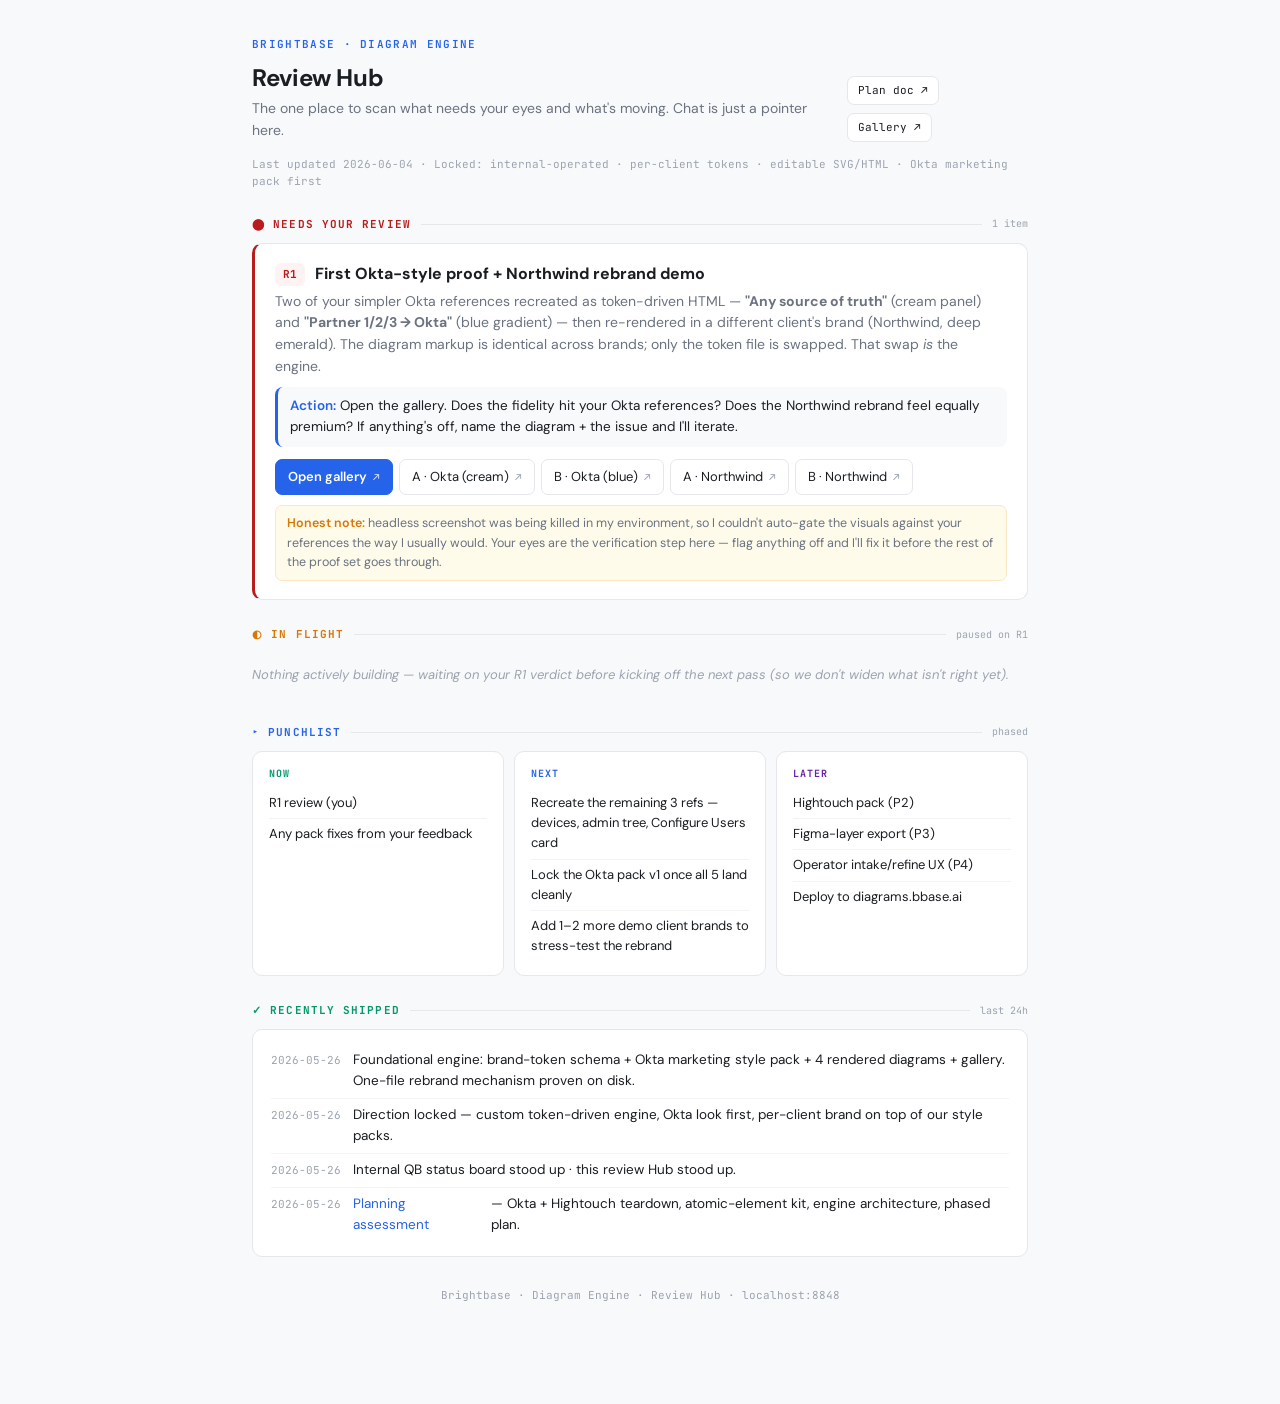
==== index.html @ 8a296001 "Initial deploy: Diagram Engine — token-driven HTML/SVG engine, Okta marketing pack v1, Northwind reb" ====
<!DOCTYPE html>
<html lang="en">
<head>
<meta charset="UTF-8">
<meta name="viewport" content="width=device-width, initial-scale=1.0">
<title>Diagram Engine · Review Hub</title>
<link rel="preconnect" href="https://fonts.googleapis.com">
<link rel="preconnect" href="https://fonts.gstatic.com" crossorigin>
<link href="https://fonts.googleapis.com/css2?family=DM+Sans:opsz,wght@9..40,400;9..40,500;9..40,600;9..40,700&family=JetBrains+Mono:wght@400;500;600&display=swap" rel="stylesheet">
<style>
  :root{
    --bg:#FFFFFF; --bg2:#F8F9FA; --bg3:#F1F3F5;
    --ink:#1A1D21; --ink2:#6B7280; --ink3:#9CA3AF;
    --border:#E5E7EB; --accent:#2563EB;
    --green:#059669; --green-bg:#ECFDF5;
    --amber:#D97706; --amber-bg:#FFFBEB;
    --purple:#6B21A8; --purple-bg:#F5F3FF;
    --red:#B91C1C; --red-bg:#FEF2F2;
    --r:10px;
    --mono:"JetBrains Mono",ui-monospace,monospace;
  }
  *{box-sizing:border-box;margin:0;padding:0;}
  html{scroll-behavior:smooth;}
  body{font-family:"DM Sans",system-ui,sans-serif; color:var(--ink); background:var(--bg2); line-height:1.55; font-size:15px; -webkit-font-smoothing:antialiased;}
  .wrap{max-width:820px; margin:0 auto; padding:36px 22px 100px;}
  /* header */
  .hdrow{display:flex; align-items:flex-end; justify-content:space-between; gap:18px; margin-bottom:8px;}
  .eyebrow{font-family:var(--mono); font-size:11px; letter-spacing:.12em; text-transform:uppercase; color:var(--accent); font-weight:600;}
  h1{font-size:24px; font-weight:700; letter-spacing:-.015em; margin:6px 0 2px;}
  .sub{color:var(--ink2); font-size:14px;}
  .util{display:flex; gap:8px; flex-wrap:wrap;}
  .util a{text-decoration:none; font-family:var(--mono); font-size:11px; padding:5px 10px; border:1px solid var(--border); border-radius:7px; color:var(--ink); background:var(--bg); white-space:nowrap;}
  .util a:hover{border-color:var(--accent); color:var(--accent);}
  .meta{margin-top:14px; font-family:var(--mono); font-size:11px; color:var(--ink3);}
  /* section */
  .sec{margin-top:26px;}
  .sec-h{display:flex; align-items:center; gap:10px; margin-bottom:10px;}
  .sec-h .lbl{font-family:var(--mono); font-size:11px; letter-spacing:.1em; text-transform:uppercase; font-weight:700;}
  .sec-h.pin .lbl{color:var(--red);}
  .sec-h.fl .lbl{color:var(--amber);}
  .sec-h.pl .lbl{color:var(--accent);}
  .sec-h.sh .lbl{color:var(--green);}
  .sec-h .ln{flex:1; height:1px; background:var(--border);}
  .sec-h .ct{font-family:var(--mono); font-size:10px; color:var(--ink3);}
  /* item card */
  .item{background:var(--bg); border:1px solid var(--border); border-radius:var(--r); padding:18px 20px; margin-bottom:10px; position:relative;}
  .item.pinned{border-left:3px solid var(--red);}
  .item-top{display:flex; align-items:center; gap:10px; margin-bottom:4px;}
  .tagid{font-family:var(--mono); font-size:11px; font-weight:700; padding:3px 8px; border-radius:6px; background:var(--bg3); color:var(--ink);}
  .tagid.r{background:var(--red-bg); color:var(--red);}
  .it-title{font-weight:700; font-size:16px;}
  .it-what{color:var(--ink2); font-size:14px; margin:4px 0 10px;}
  .it-act{font-size:13.5px; padding:9px 12px; background:var(--bg2); border-radius:8px; border-left:3px solid var(--accent); margin:8px 0 12px;}
  .it-act b{font-weight:600; color:var(--accent);}
  .links{display:flex; flex-wrap:wrap; gap:6px;}
  .links a{text-decoration:none; font-size:13px; padding:7px 12px; border-radius:7px; border:1px solid var(--border); color:var(--ink); background:var(--bg); display:inline-flex; align-items:center; gap:6px;}
  .links a:hover{border-color:var(--accent); color:var(--accent);}
  .links a.primary{background:var(--accent); color:#fff; border-color:var(--accent); font-weight:600;}
  .links a.primary:hover{background:#1d4fbf; color:#fff;}
  .links a .ar{font-family:var(--mono); font-size:11px; color:var(--ink3);}
  .links a.primary .ar{color:rgba(255,255,255,.8);}
  .note-honest{margin-top:10px; font-size:12.5px; color:var(--ink2); background:var(--amber-bg); border:1px solid #FBE7C6; border-radius:7px; padding:8px 11px;}
  .note-honest b{color:var(--amber); font-weight:600;}
  /* empty in-flight */
  .empty{font-size:13px; color:var(--ink3); padding:12px 0; font-style:italic;}
  /* punchlist 3-col */
  .punch{display:grid; grid-template-columns:1fr 1fr 1fr; gap:10px;}
  .pcol{background:var(--bg); border:1px solid var(--border); border-radius:var(--r); padding:14px 16px;}
  .pcol .ph{font-family:var(--mono); font-size:10px; letter-spacing:.1em; text-transform:uppercase; font-weight:700; margin-bottom:7px;}
  .pcol.now .ph{color:var(--green);}
  .pcol.nxt .ph{color:var(--accent);}
  .pcol.ltr .ph{color:var(--purple);}
  .pcol ul{list-style:none; padding:0; margin:0;}
  .pcol li{font-size:13px; padding:5px 0; border-top:1px solid var(--bg3); color:var(--ink);}
  .pcol li:first-child{border-top:none;}
  /* shipped */
  .ship{background:var(--bg); border:1px solid var(--border); border-radius:var(--r); padding:14px 18px;}
  .ship ul{list-style:none; padding:0; margin:0;}
  .ship li{font-size:13.5px; padding:6px 0; border-top:1px solid var(--bg3); display:flex; gap:8px; align-items:baseline;}
  .ship li:first-child{border-top:none;}
  .ship .dt{font-family:var(--mono); font-size:11px; color:var(--ink3); min-width:74px;}
  .foot{text-align:center; color:var(--ink3); font-size:11px; margin-top:30px; font-family:var(--mono);}
  @media(max-width:700px){.punch{grid-template-columns:1fr;}}
</style>
</head>
<body>
<div class="wrap">

  <div class="hdrow">
    <div>
      <div class="eyebrow">Brightbase · Diagram Engine</div>
      <h1>Review Hub</h1>
      <div class="sub">The one place to scan what needs your eyes and what's moving. Chat is just a pointer here.</div>
    </div>
    <div class="util">
      <a href="/Diagram_Engine_Plan.html" target="_blank">Plan doc ↗</a>
      <a href="/gallery.html" target="_blank">Gallery ↗</a>
    </div>
  </div>
  <div class="meta">Last updated 2026-06-04 · Locked: internal-operated · per-client tokens · editable SVG/HTML · Okta marketing pack first</div>

  <!-- PINNED -->
  <div class="sec">
    <div class="sec-h pin"><span class="lbl">⬤ Needs your review</span><span class="ln"></span><span class="ct">1 item</span></div>

    <div class="item pinned">
      <div class="item-top">
        <span class="tagid r">R1</span>
        <span class="it-title">First Okta-style proof + Northwind rebrand demo</span>
      </div>
      <div class="it-what">
        Two of your simpler Okta references recreated as token-driven HTML — <b>"Any source of truth"</b> (cream panel) and <b>"Partner 1/2/3 → Okta"</b> (blue gradient) — then re-rendered in a different client's brand (Northwind, deep emerald). The diagram markup is identical across brands; only the token file is swapped. That swap <em>is</em> the engine.
      </div>
      <div class="it-act">
        <b>Action:</b> Open the gallery. Does the fidelity hit your Okta references? Does the Northwind rebrand feel equally premium? If anything's off, name the diagram + the issue and I'll iterate.
      </div>
      <div class="links">
        <a class="primary" href="/gallery.html" target="_blank">Open gallery <span class="ar">↗</span></a>
        <a href="/diagrams/any-source-of-truth.html" target="_blank">A · Okta (cream) <span class="ar">↗</span></a>
        <a href="/diagrams/partners-idp.html" target="_blank">B · Okta (blue) <span class="ar">↗</span></a>
        <a href="/diagrams/any-source-of-truth.northwind.html" target="_blank">A · Northwind <span class="ar">↗</span></a>
        <a href="/diagrams/partners-idp.northwind.html" target="_blank">B · Northwind <span class="ar">↗</span></a>
      </div>
      <div class="note-honest"><b>Honest note:</b> headless screenshot was being killed in my environment, so I couldn't auto-gate the visuals against your references the way I usually would. Your eyes are the verification step here — flag anything off and I'll fix it before the rest of the proof set goes through.</div>
    </div>
  </div>

  <!-- IN FLIGHT -->
  <div class="sec">
    <div class="sec-h fl"><span class="lbl">◐ In flight</span><span class="ln"></span><span class="ct">paused on R1</span></div>
    <div class="empty">Nothing actively building — waiting on your R1 verdict before kicking off the next pass (so we don't widen what isn't right yet).</div>
  </div>

  <!-- PUNCHLIST -->
  <div class="sec">
    <div class="sec-h pl"><span class="lbl">▸ Punchlist</span><span class="ln"></span><span class="ct">phased</span></div>
    <div class="punch">
      <div class="pcol now">
        <div class="ph">Now</div>
        <ul>
          <li>R1 review (you)</li>
          <li>Any pack fixes from your feedback</li>
        </ul>
      </div>
      <div class="pcol nxt">
        <div class="ph">Next</div>
        <ul>
          <li>Recreate the remaining 3 refs — devices, admin tree, Configure Users card</li>
          <li>Lock the Okta pack v1 once all 5 land cleanly</li>
          <li>Add 1–2 more demo client brands to stress-test the rebrand</li>
        </ul>
      </div>
      <div class="pcol ltr">
        <div class="ph">Later</div>
        <ul>
          <li>Hightouch pack (P2)</li>
          <li>Figma-layer export (P3)</li>
          <li>Operator intake/refine UX (P4)</li>
          <li>Deploy to diagrams.bbase.ai</li>
        </ul>
      </div>
    </div>
  </div>

  <!-- SHIPPED -->
  <div class="sec">
    <div class="sec-h sh"><span class="lbl">✓ Recently shipped</span><span class="ln"></span><span class="ct">last 24h</span></div>
    <div class="ship">
      <ul>
        <li><span class="dt">2026-05-26</span> Foundational engine: brand-token schema + Okta marketing style pack + 4 rendered diagrams + gallery. One-file rebrand mechanism proven on disk.</li>
        <li><span class="dt">2026-05-26</span> Direction locked — custom token-driven engine, Okta look first, per-client brand on top of our style packs.</li>
        <li><span class="dt">2026-05-26</span> Internal QB status board stood up · this review Hub stood up.</li>
        <li><span class="dt">2026-05-26</span> <a href="/Diagram_Engine_Plan.html" target="_blank" style="color:var(--accent);text-decoration:none;">Planning assessment</a> — Okta + Hightouch teardown, atomic-element kit, engine architecture, phased plan.</li>
      </ul>
    </div>
  </div>

  <div class="foot">Brightbase · Diagram Engine · Review Hub · localhost:8848</div>
</div>
</body>
</html>
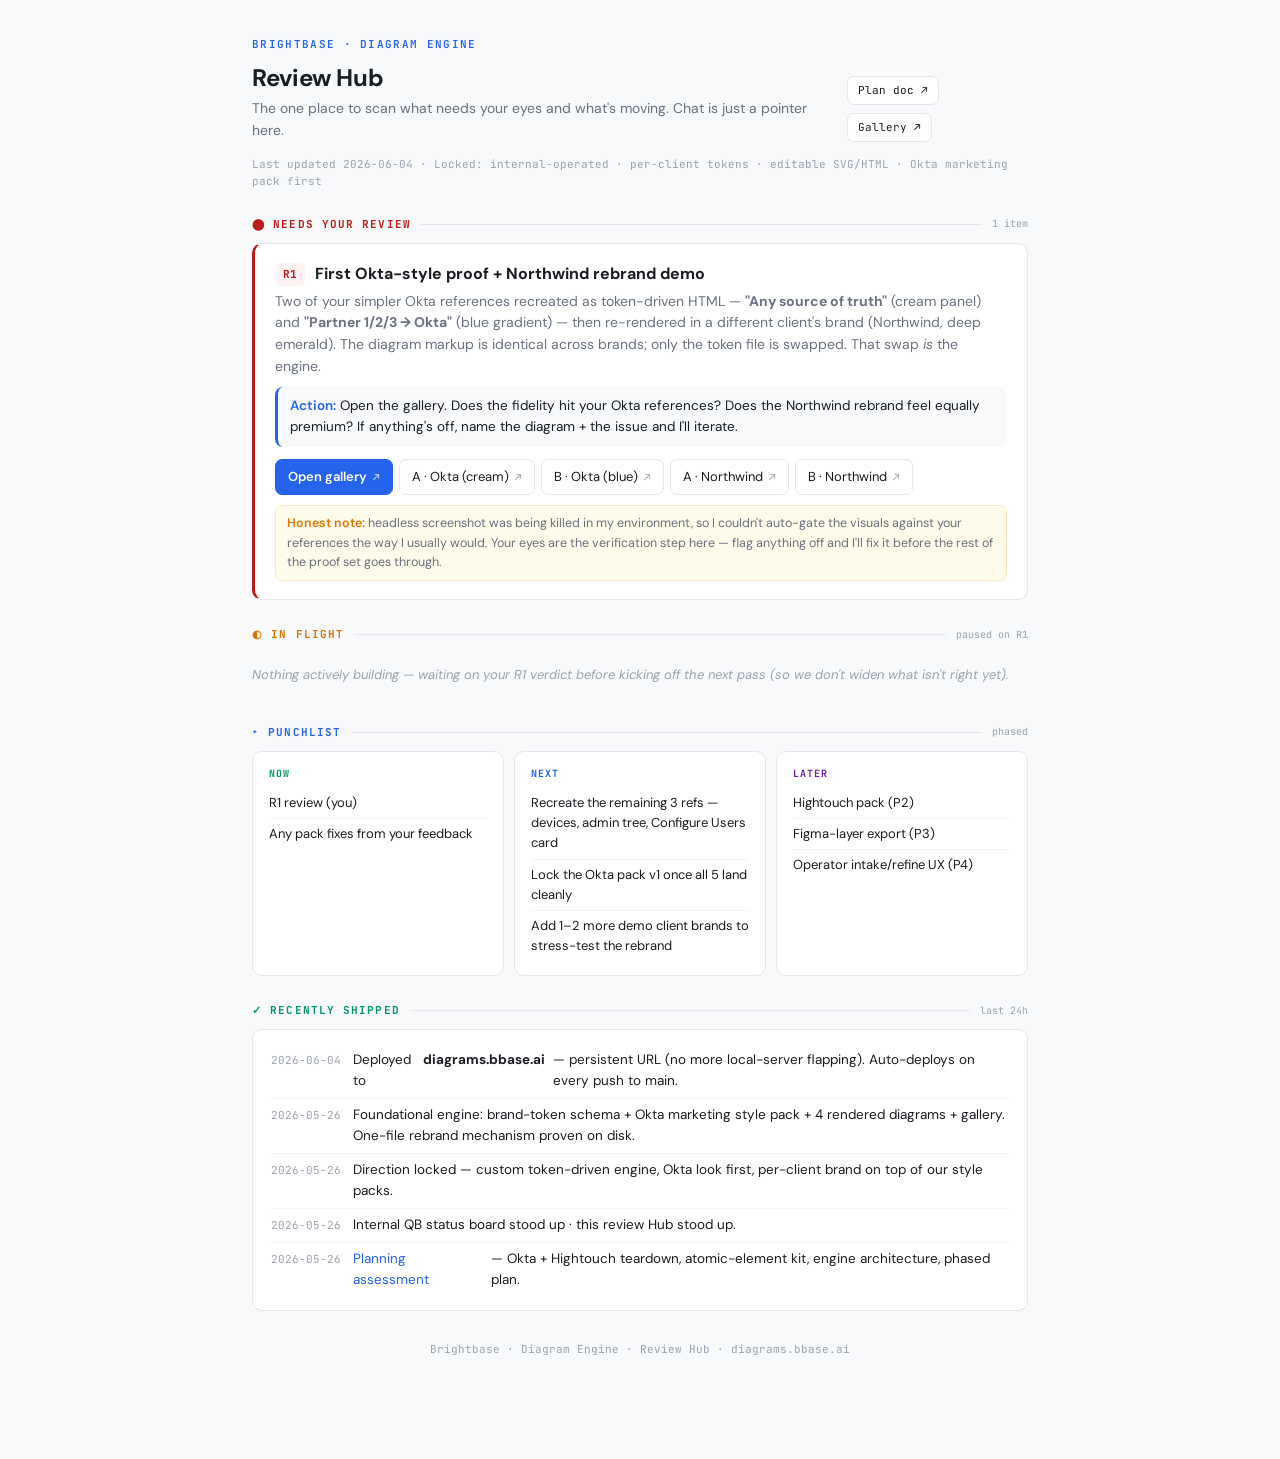
==== commit 82cda29e: "Hub: reflect live URL diagrams.bbase.ai (footer, shipped, punchlist)" ====
--- a/index.html
+++ b/index.html
@@ -156,7 +156,6 @@
           <li>Hightouch pack (P2)</li>
           <li>Figma-layer export (P3)</li>
           <li>Operator intake/refine UX (P4)</li>
-          <li>Deploy to diagrams.bbase.ai</li>
         </ul>
       </div>
     </div>
@@ -167,6 +166,7 @@
     <div class="sec-h sh"><span class="lbl">✓ Recently shipped</span><span class="ln"></span><span class="ct">last 24h</span></div>
     <div class="ship">
       <ul>
+        <li><span class="dt">2026-06-04</span> Deployed to <b>diagrams.bbase.ai</b> — persistent URL (no more local-server flapping). Auto-deploys on every push to main.</li>
         <li><span class="dt">2026-05-26</span> Foundational engine: brand-token schema + Okta marketing style pack + 4 rendered diagrams + gallery. One-file rebrand mechanism proven on disk.</li>
         <li><span class="dt">2026-05-26</span> Direction locked — custom token-driven engine, Okta look first, per-client brand on top of our style packs.</li>
         <li><span class="dt">2026-05-26</span> Internal QB status board stood up · this review Hub stood up.</li>
@@ -175,7 +175,7 @@
     </div>
   </div>
 
-  <div class="foot">Brightbase · Diagram Engine · Review Hub · localhost:8848</div>
+  <div class="foot">Brightbase · Diagram Engine · Review Hub · diagrams.bbase.ai</div>
 </div>
 </body>
 </html>
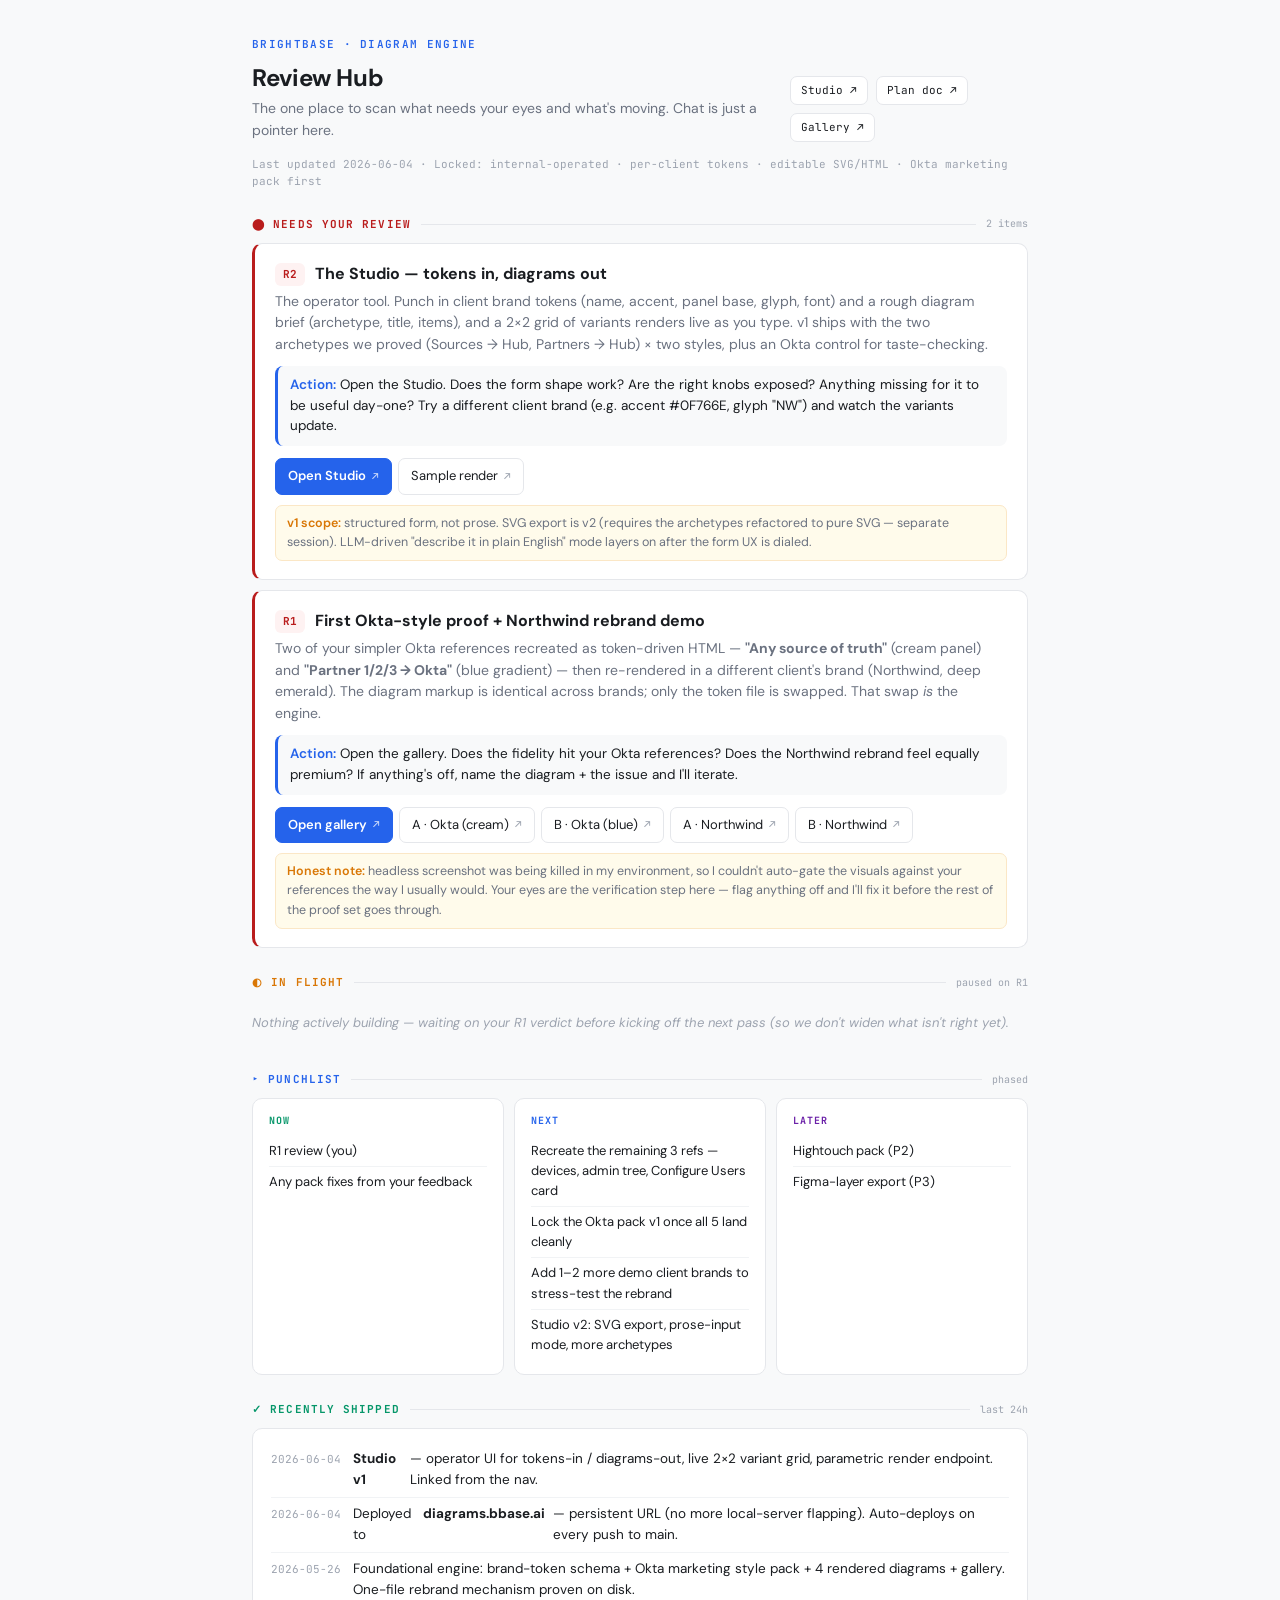
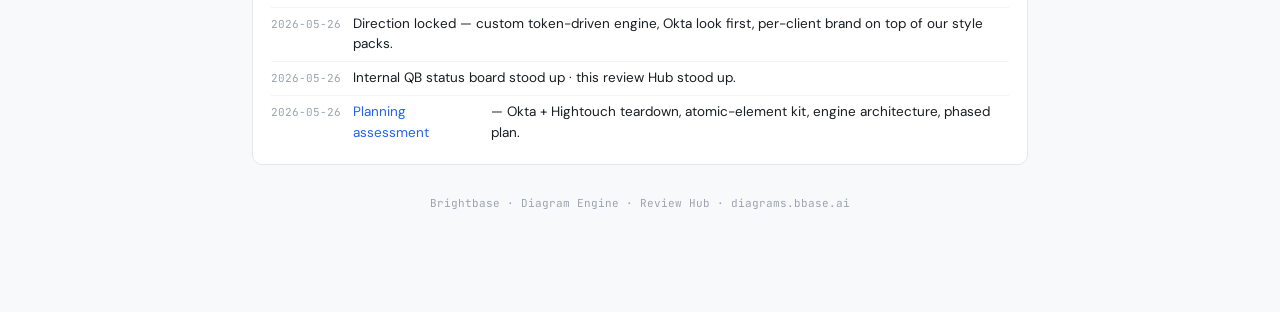
==== commit fbee4dee: "Studio v1: operator UI + parametric render endpoint + sources-hub + partners-hub archetypes" ====
--- a/index.html
+++ b/index.html
@@ -93,6 +93,7 @@
       <div class="sub">The one place to scan what needs your eyes and what's moving. Chat is just a pointer here.</div>
     </div>
     <div class="util">
+      <a href="/studio.html" target="_blank">Studio ↗</a>
       <a href="/Diagram_Engine_Plan.html" target="_blank">Plan doc ↗</a>
       <a href="/gallery.html" target="_blank">Gallery ↗</a>
     </div>
@@ -101,7 +102,25 @@
 
   <!-- PINNED -->
   <div class="sec">
-    <div class="sec-h pin"><span class="lbl">⬤ Needs your review</span><span class="ln"></span><span class="ct">1 item</span></div>
+    <div class="sec-h pin"><span class="lbl">⬤ Needs your review</span><span class="ln"></span><span class="ct">2 items</span></div>
+
+    <div class="item pinned">
+      <div class="item-top">
+        <span class="tagid r">R2</span>
+        <span class="it-title">The Studio — tokens in, diagrams out</span>
+      </div>
+      <div class="it-what">
+        The operator tool. Punch in client brand tokens (name, accent, panel base, glyph, font) and a rough diagram brief (archetype, title, items), and a 2×2 grid of variants renders live as you type. v1 ships with the two archetypes we proved (Sources → Hub, Partners → Hub) × two styles, plus an Okta control for taste-checking.
+      </div>
+      <div class="it-act">
+        <b>Action:</b> Open the Studio. Does the form shape work? Are the right knobs exposed? Anything missing for it to be useful day-one? Try a different client brand (e.g. accent #0F766E, glyph "NW") and watch the variants update.
+      </div>
+      <div class="links">
+        <a class="primary" href="/studio.html" target="_blank">Open Studio <span class="ar">↗</span></a>
+        <a href="/render.html?type=sources-hub&style=cream&accent=%230F766E&glyph=NW&title=Any%20source%20of%20truth&items=HR%20Systems%7CThird-party%20IdPs%7CActive%20Directory%7CLDAP" target="_blank">Sample render <span class="ar">↗</span></a>
+      </div>
+      <div class="note-honest"><b>v1 scope:</b> structured form, not prose. SVG export is v2 (requires the archetypes refactored to pure SVG — separate session). LLM-driven "describe it in plain English" mode layers on after the form UX is dialed.</div>
+    </div>
 
     <div class="item pinned">
       <div class="item-top">
@@ -148,6 +167,7 @@
           <li>Recreate the remaining 3 refs — devices, admin tree, Configure Users card</li>
           <li>Lock the Okta pack v1 once all 5 land cleanly</li>
           <li>Add 1–2 more demo client brands to stress-test the rebrand</li>
+          <li>Studio v2: SVG export, prose-input mode, more archetypes</li>
         </ul>
       </div>
       <div class="pcol ltr">
@@ -155,7 +175,6 @@
         <ul>
           <li>Hightouch pack (P2)</li>
           <li>Figma-layer export (P3)</li>
-          <li>Operator intake/refine UX (P4)</li>
         </ul>
       </div>
     </div>
@@ -166,6 +185,7 @@
     <div class="sec-h sh"><span class="lbl">✓ Recently shipped</span><span class="ln"></span><span class="ct">last 24h</span></div>
     <div class="ship">
       <ul>
+        <li><span class="dt">2026-06-04</span> <b>Studio v1</b> — operator UI for tokens-in / diagrams-out, live 2×2 variant grid, parametric render endpoint. Linked from the nav.</li>
         <li><span class="dt">2026-06-04</span> Deployed to <b>diagrams.bbase.ai</b> — persistent URL (no more local-server flapping). Auto-deploys on every push to main.</li>
         <li><span class="dt">2026-05-26</span> Foundational engine: brand-token schema + Okta marketing style pack + 4 rendered diagrams + gallery. One-file rebrand mechanism proven on disk.</li>
         <li><span class="dt">2026-05-26</span> Direction locked — custom token-driven engine, Okta look first, per-client brand on top of our style packs.</li>
